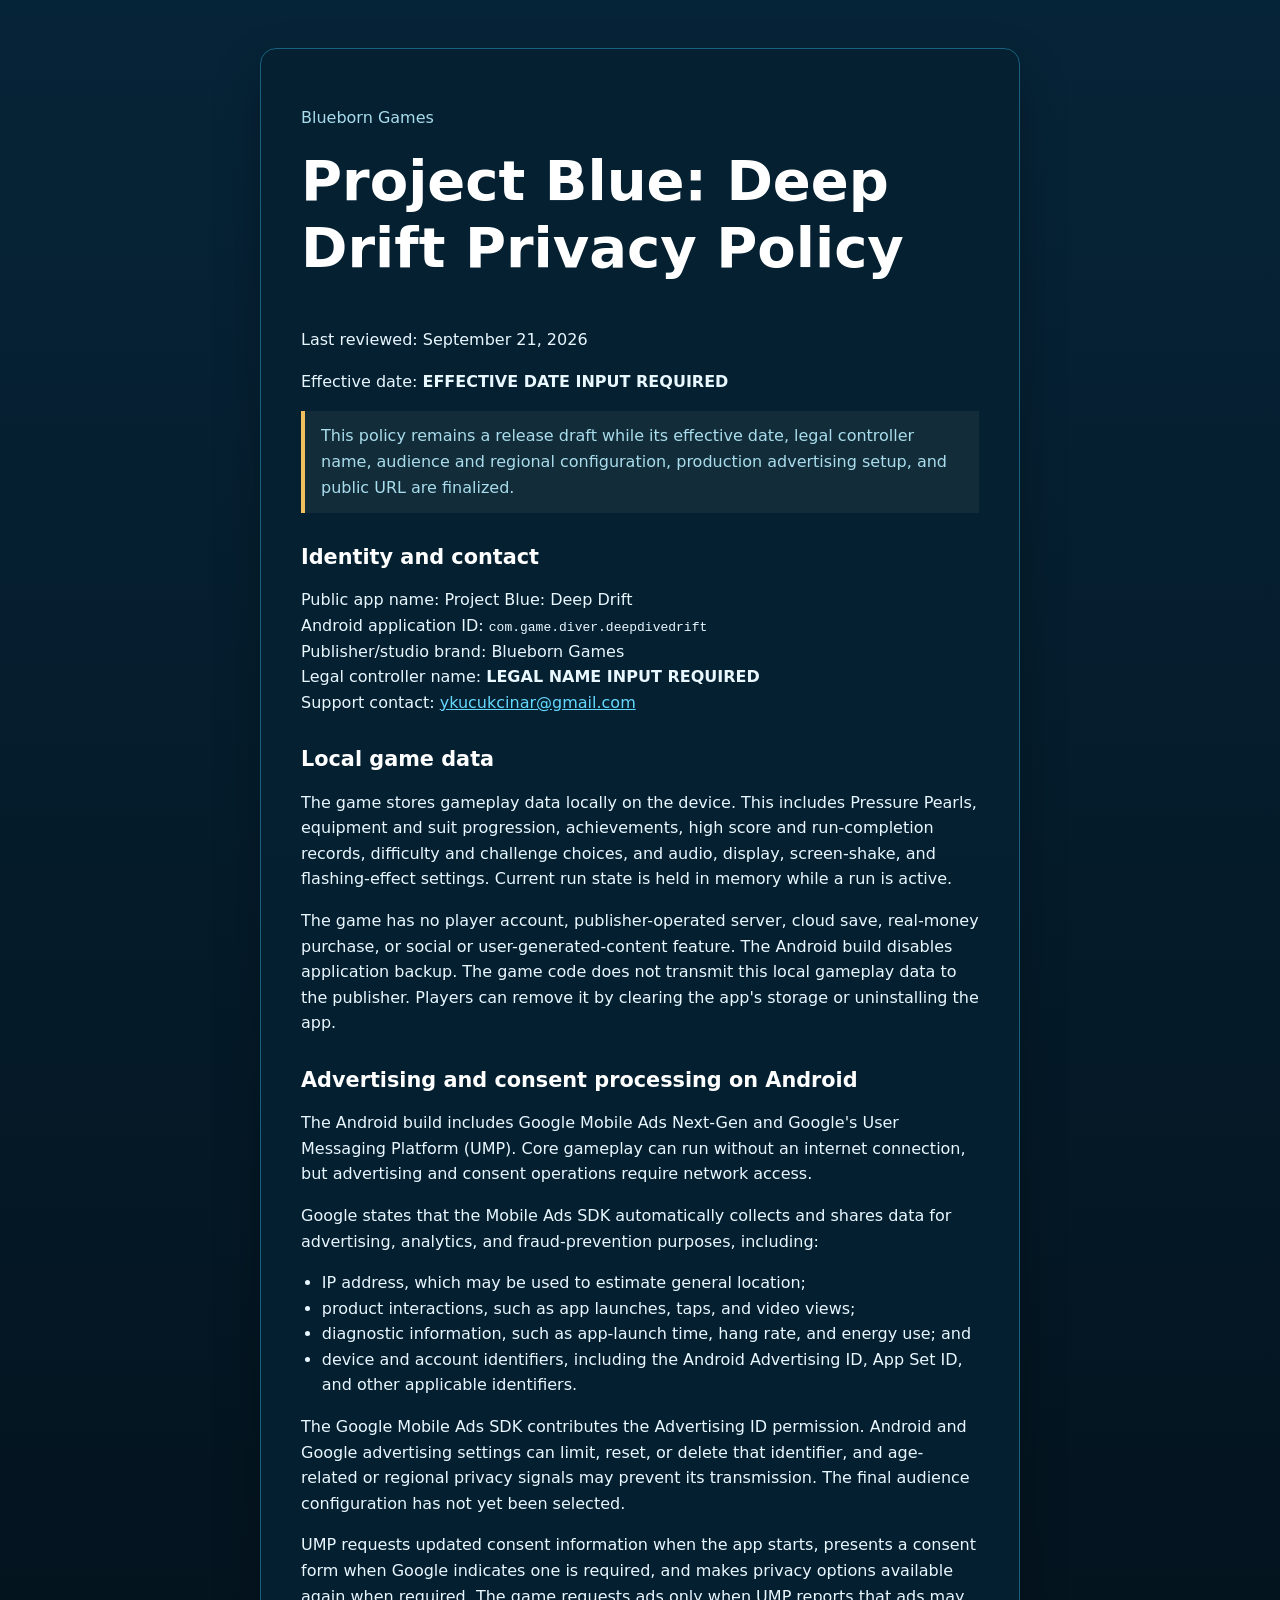
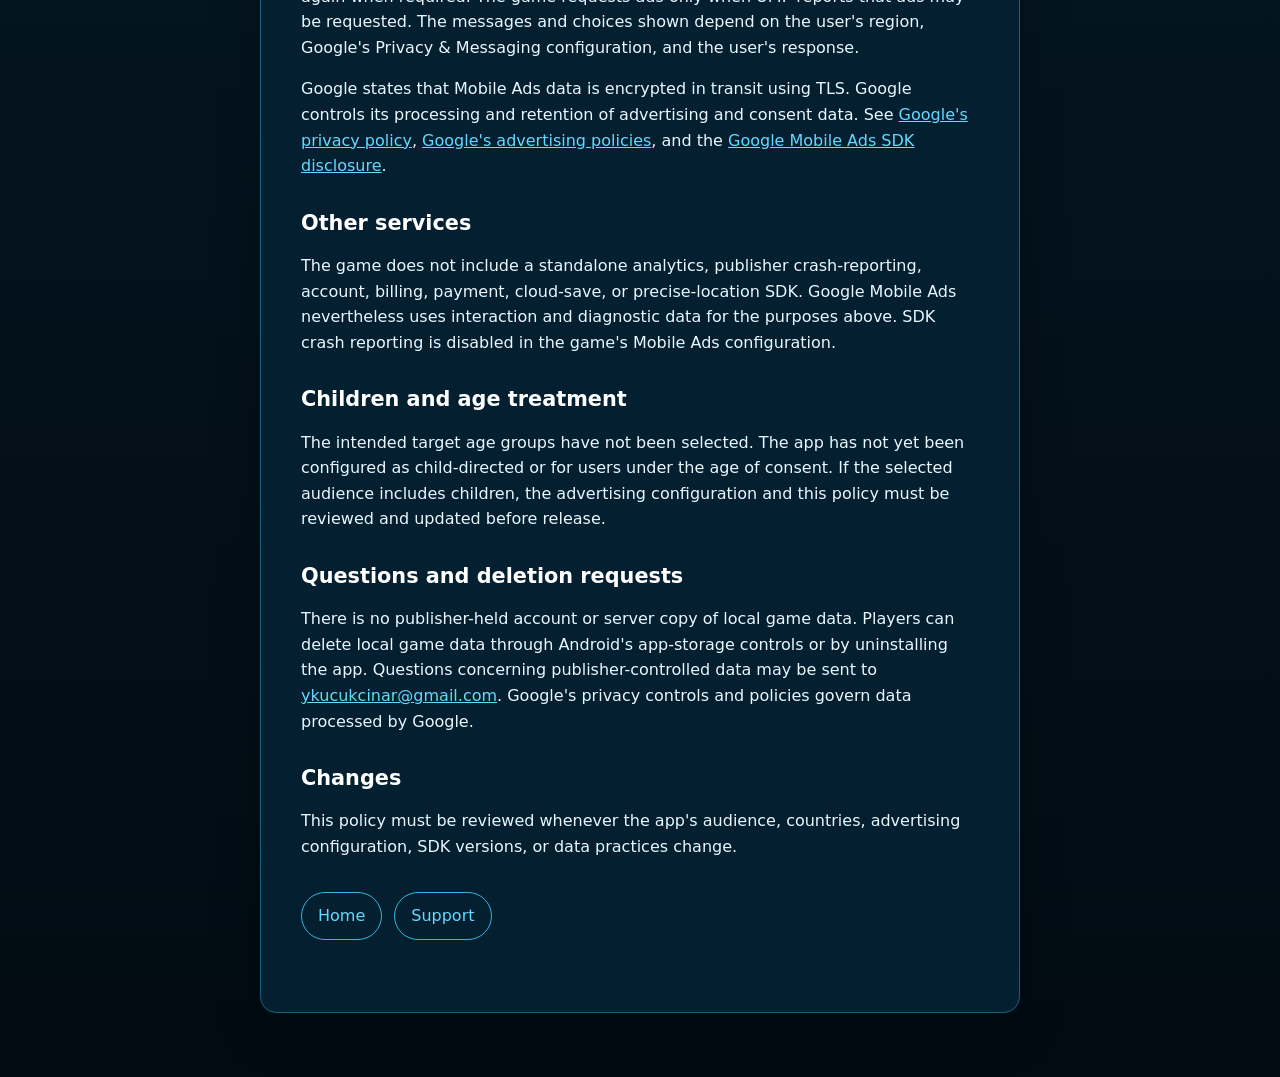
==== docs/privacy.html @ 3c5f37c9 "release: finalize Blueborn Games publishing identity" ====
<!doctype html>
<html lang="en">
<head>
  <meta charset="utf-8">
  <meta name="viewport" content="width=device-width, initial-scale=1">
  <meta name="description" content="Privacy policy for Project Blue: Deep Drift.">
  <title>Privacy Policy — Project Blue: Deep Drift</title>
  <link rel="stylesheet" href="styles.css">
</head>
<body>
  <main>
    <article class="card">
      <p class="eyebrow">Blueborn Games</p>
      <h1>Project Blue: Deep Drift Privacy Policy</h1>
      <p>Last reviewed: September 21, 2026</p>
      <p>Effective date: <strong>EFFECTIVE DATE INPUT REQUIRED</strong></p>
      <p class="status">This policy remains a release draft while its effective date, legal controller name, audience and regional configuration, production advertising setup, and public URL are finalized.</p>

      <h2>Identity and contact</h2>
      <p>Public app name: Project Blue: Deep Drift<br>
        Android application ID: <code>com.game.diver.deepdivedrift</code><br>
        Publisher/studio brand: Blueborn Games<br>
        Legal controller name: <strong>LEGAL NAME INPUT REQUIRED</strong><br>
        Support contact: <a href="mailto:ykucukcinar@gmail.com">ykucukcinar@gmail.com</a></p>

      <h2>Local game data</h2>
      <p>The game stores gameplay data locally on the device. This includes Pressure Pearls, equipment and suit progression, achievements, high score and run-completion records, difficulty and challenge choices, and audio, display, screen-shake, and flashing-effect settings. Current run state is held in memory while a run is active.</p>
      <p>The game has no player account, publisher-operated server, cloud save, real-money purchase, or social or user-generated-content feature. The Android build disables application backup. The game code does not transmit this local gameplay data to the publisher. Players can remove it by clearing the app's storage or uninstalling the app.</p>

      <h2>Advertising and consent processing on Android</h2>
      <p>The Android build includes Google Mobile Ads Next-Gen and Google's User Messaging Platform (UMP). Core gameplay can run without an internet connection, but advertising and consent operations require network access.</p>
      <p>Google states that the Mobile Ads SDK automatically collects and shares data for advertising, analytics, and fraud-prevention purposes, including:</p>
      <ul>
        <li>IP address, which may be used to estimate general location;</li>
        <li>product interactions, such as app launches, taps, and video views;</li>
        <li>diagnostic information, such as app-launch time, hang rate, and energy use; and</li>
        <li>device and account identifiers, including the Android Advertising ID, App Set ID, and other applicable identifiers.</li>
      </ul>
      <p>The Google Mobile Ads SDK contributes the Advertising ID permission. Android and Google advertising settings can limit, reset, or delete that identifier, and age-related or regional privacy signals may prevent its transmission. The final audience configuration has not yet been selected.</p>
      <p>UMP requests updated consent information when the app starts, presents a consent form when Google indicates one is required, and makes privacy options available again when required. The game requests ads only when UMP reports that ads may be requested. The messages and choices shown depend on the user's region, Google's Privacy &amp; Messaging configuration, and the user's response.</p>
      <p>Google states that Mobile Ads data is encrypted in transit using TLS. Google controls its processing and retention of advertising and consent data. See <a href="https://policies.google.com/privacy">Google's privacy policy</a>, <a href="https://policies.google.com/technologies/ads">Google's advertising policies</a>, and the <a href="https://developers.google.com/admob/android/next-gen/privacy/play-data-disclosure">Google Mobile Ads SDK disclosure</a>.</p>

      <h2>Other services</h2>
      <p>The game does not include a standalone analytics, publisher crash-reporting, account, billing, payment, cloud-save, or precise-location SDK. Google Mobile Ads nevertheless uses interaction and diagnostic data for the purposes above. SDK crash reporting is disabled in the game's Mobile Ads configuration.</p>

      <h2>Children and age treatment</h2>
      <p>The intended target age groups have not been selected. The app has not yet been configured as child-directed or for users under the age of consent. If the selected audience includes children, the advertising configuration and this policy must be reviewed and updated before release.</p>

      <h2>Questions and deletion requests</h2>
      <p>There is no publisher-held account or server copy of local game data. Players can delete local game data through Android's app-storage controls or by uninstalling the app. Questions concerning publisher-controlled data may be sent to <a href="mailto:ykucukcinar@gmail.com">ykucukcinar@gmail.com</a>. Google's privacy controls and policies govern data processed by Google.</p>

      <h2>Changes</h2>
      <p>This policy must be reviewed whenever the app's audience, countries, advertising configuration, SDK versions, or data practices change.</p>

      <nav aria-label="Site navigation">
        <a href="index.html">Home</a>
        <a href="support.html">Support</a>
      </nav>
    </article>
  </main>
</body>
</html>
---- docs/styles.css ----
:root {
  color-scheme: dark;
  font-family: system-ui, -apple-system, BlinkMacSystemFont, "Segoe UI", sans-serif;
  line-height: 1.6;
  color: #e9f7ff;
  background: #041521;
}

* {
  box-sizing: border-box;
}

body {
  margin: 0;
  background: linear-gradient(180deg, #062438 0%, #041521 55%, #020b12 100%);
}

main {
  width: min(760px, calc(100% - 2rem));
  margin: 0 auto;
  padding: 3rem 0 4rem;
}

.card {
  padding: clamp(1.25rem, 4vw, 2.5rem);
  border: 1px solid #17617d;
  border-radius: 1rem;
  background: rgba(5, 32, 49, 0.94);
  box-shadow: 0 1.25rem 3rem rgba(0, 0, 0, 0.24);
}

h1,
h2 {
  line-height: 1.2;
  color: #ffffff;
}

h1 {
  margin-top: 0;
  font-size: clamp(2rem, 7vw, 3.5rem);
}

h2 {
  margin-top: 2rem;
  font-size: 1.3rem;
}

a {
  color: #64d9ff;
}

nav {
  display: flex;
  flex-wrap: wrap;
  gap: 0.75rem;
  margin: 2rem 0;
}

nav a {
  padding: 0.65rem 1rem;
  border: 1px solid #33b5df;
  border-radius: 999px;
  text-decoration: none;
}

.eyebrow,
.status {
  color: #a9dcec;
}

.status {
  padding: 0.8rem 1rem;
  border-left: 0.25rem solid #f2bf5e;
  background: #122d39;
}

ul {
  padding-left: 1.3rem;
}

footer {
  margin-top: 2.5rem;
  color: #a9c4cf;
  font-size: 0.9rem;
}

@media (max-width: 520px) {
  main {
    width: min(100% - 1rem, 760px);
    padding-top: 0.5rem;
  }

  .card {
    border-radius: 0.75rem;
  }
}
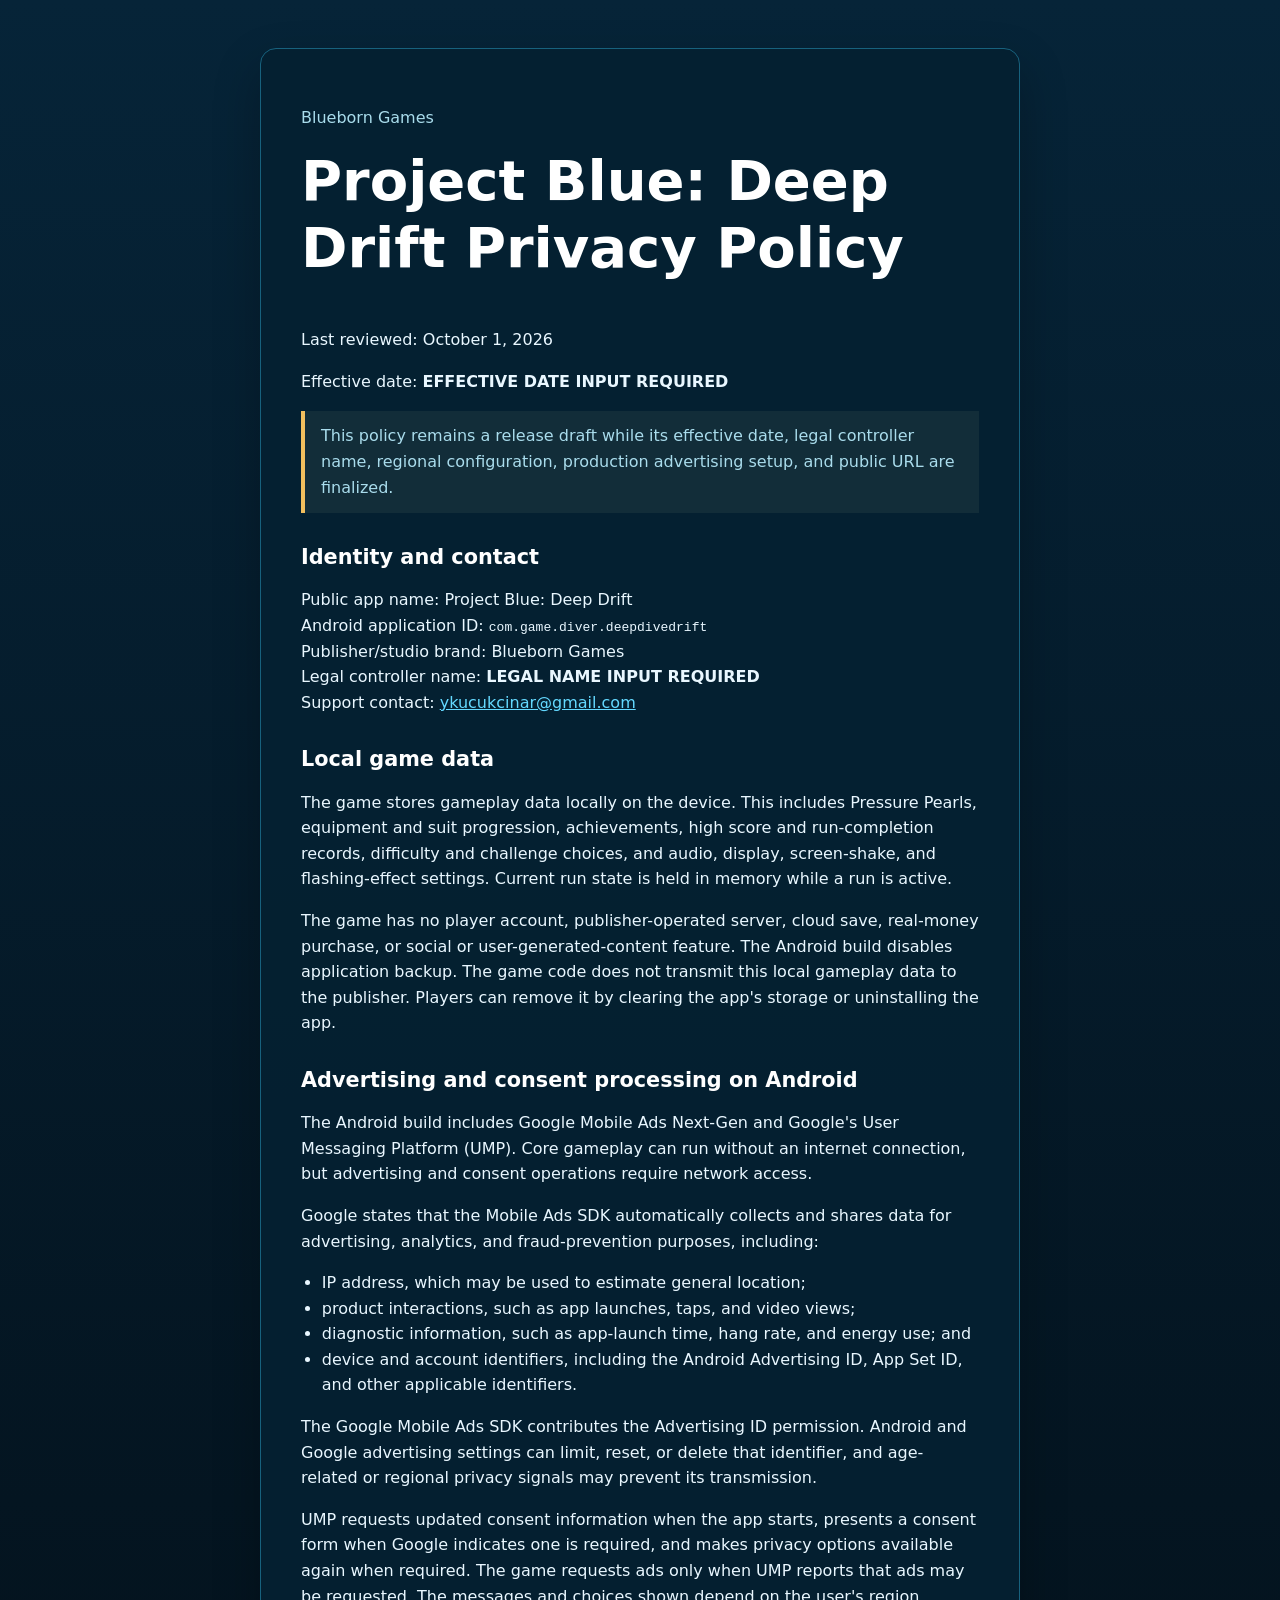
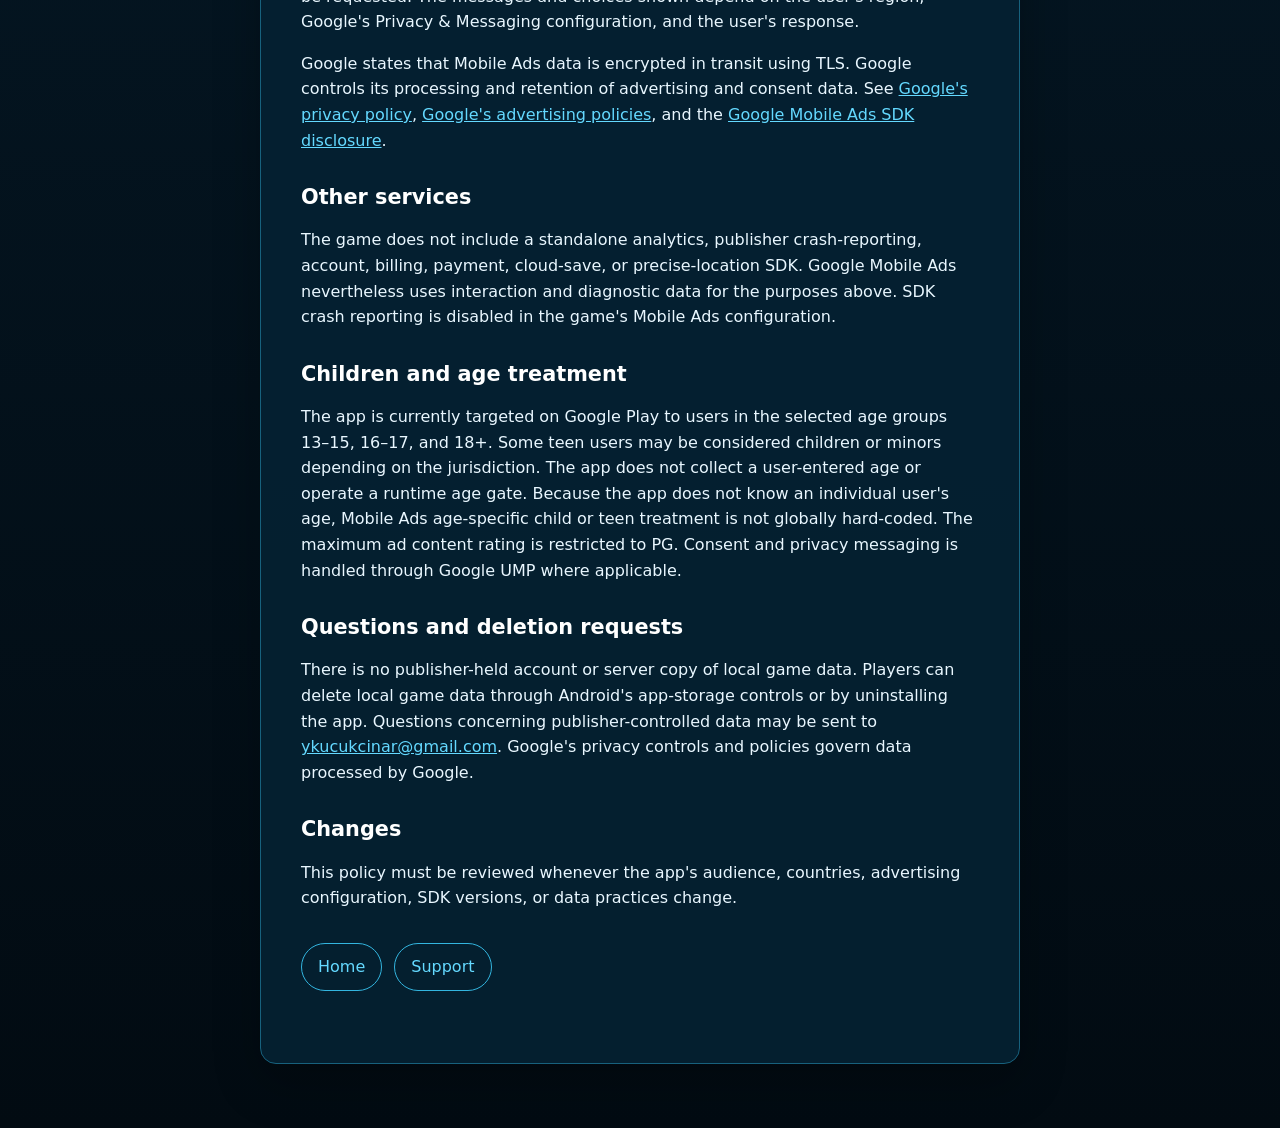
==== commit c7bbb02d: "policy: align ad content rating and privacy audience" ====
--- a/docs/privacy.html
+++ b/docs/privacy.html
@@ -12,9 +12,9 @@
     <article class="card">
       <p class="eyebrow">Blueborn Games</p>
       <h1>Project Blue: Deep Drift Privacy Policy</h1>
-      <p>Last reviewed: September 21, 2026</p>
+      <p>Last reviewed: October 1, 2026</p>
       <p>Effective date: <strong>EFFECTIVE DATE INPUT REQUIRED</strong></p>
-      <p class="status">This policy remains a release draft while its effective date, legal controller name, audience and regional configuration, production advertising setup, and public URL are finalized.</p>
+      <p class="status">This policy remains a release draft while its effective date, legal controller name, regional configuration, production advertising setup, and public URL are finalized.</p>
 
       <h2>Identity and contact</h2>
       <p>Public app name: Project Blue: Deep Drift<br>
@@ -36,7 +36,7 @@
         <li>diagnostic information, such as app-launch time, hang rate, and energy use; and</li>
         <li>device and account identifiers, including the Android Advertising ID, App Set ID, and other applicable identifiers.</li>
       </ul>
-      <p>The Google Mobile Ads SDK contributes the Advertising ID permission. Android and Google advertising settings can limit, reset, or delete that identifier, and age-related or regional privacy signals may prevent its transmission. The final audience configuration has not yet been selected.</p>
+      <p>The Google Mobile Ads SDK contributes the Advertising ID permission. Android and Google advertising settings can limit, reset, or delete that identifier, and age-related or regional privacy signals may prevent its transmission.</p>
       <p>UMP requests updated consent information when the app starts, presents a consent form when Google indicates one is required, and makes privacy options available again when required. The game requests ads only when UMP reports that ads may be requested. The messages and choices shown depend on the user's region, Google's Privacy &amp; Messaging configuration, and the user's response.</p>
       <p>Google states that Mobile Ads data is encrypted in transit using TLS. Google controls its processing and retention of advertising and consent data. See <a href="https://policies.google.com/privacy">Google's privacy policy</a>, <a href="https://policies.google.com/technologies/ads">Google's advertising policies</a>, and the <a href="https://developers.google.com/admob/android/next-gen/privacy/play-data-disclosure">Google Mobile Ads SDK disclosure</a>.</p>
 
@@ -44,7 +44,7 @@
       <p>The game does not include a standalone analytics, publisher crash-reporting, account, billing, payment, cloud-save, or precise-location SDK. Google Mobile Ads nevertheless uses interaction and diagnostic data for the purposes above. SDK crash reporting is disabled in the game's Mobile Ads configuration.</p>
 
       <h2>Children and age treatment</h2>
-      <p>The intended target age groups have not been selected. The app has not yet been configured as child-directed or for users under the age of consent. If the selected audience includes children, the advertising configuration and this policy must be reviewed and updated before release.</p>
+      <p>The app is currently targeted on Google Play to users in the selected age groups 13–15, 16–17, and 18+. Some teen users may be considered children or minors depending on the jurisdiction. The app does not collect a user-entered age or operate a runtime age gate. Because the app does not know an individual user's age, Mobile Ads age-specific child or teen treatment is not globally hard-coded. The maximum ad content rating is restricted to PG. Consent and privacy messaging is handled through Google UMP where applicable.</p>
 
       <h2>Questions and deletion requests</h2>
       <p>There is no publisher-held account or server copy of local game data. Players can delete local game data through Android's app-storage controls or by uninstalling the app. Questions concerning publisher-controlled data may be sent to <a href="mailto:ykucukcinar@gmail.com">ykucukcinar@gmail.com</a>. Google's privacy controls and policies govern data processed by Google.</p>
